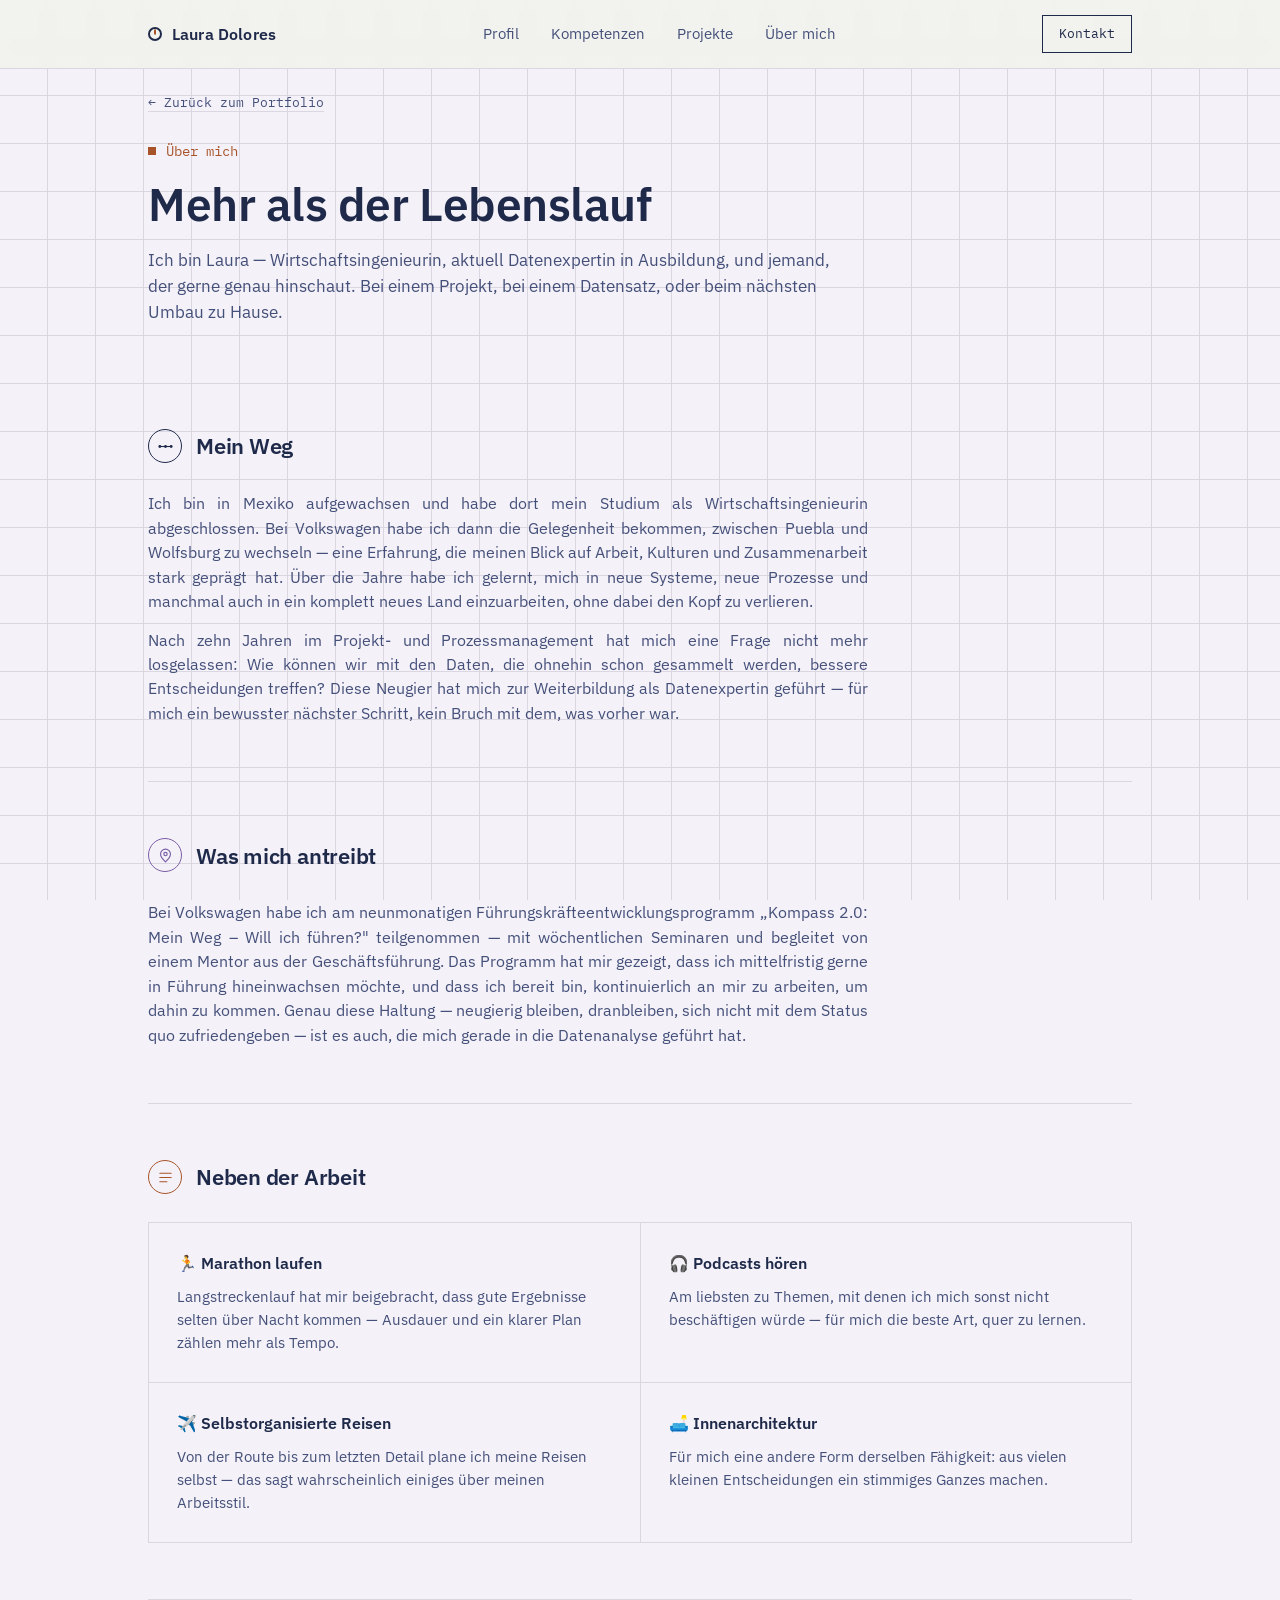
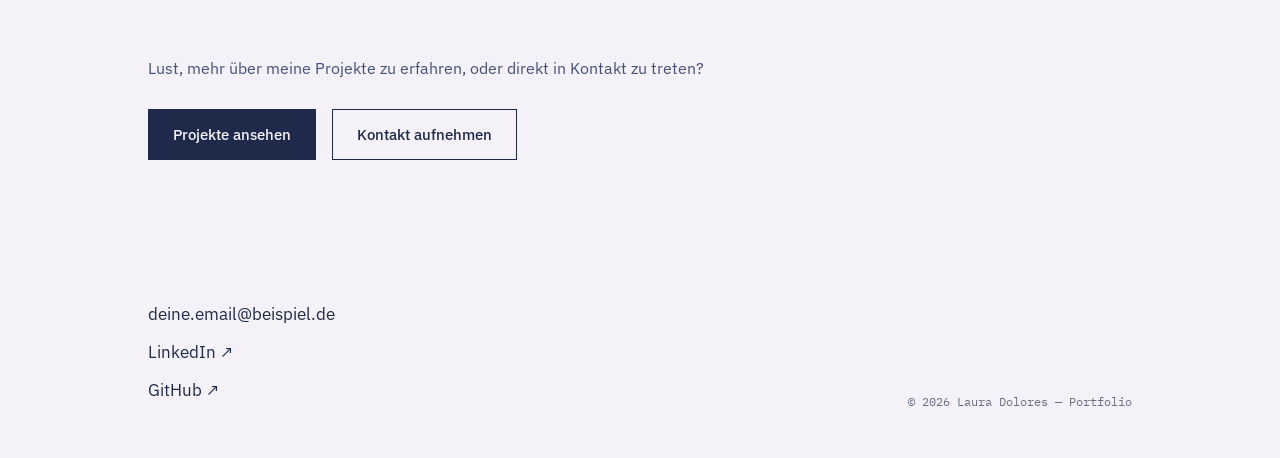
==== sobre-mi.html @ 90719080 "Add portfolio website" ====
<!DOCTYPE html>
<html lang="de">
<head>
<meta charset="UTF-8">
<meta name="viewport" content="width=device-width, initial-scale=1.0">
<title>Über mich — Laura Dolores</title>
<link rel="preconnect" href="https://fonts.googleapis.com">
<link href="https://fonts.googleapis.com/css2?family=IBM+Plex+Sans:ital,wght@0,400;0,500;0,600;0,700;1,400&family=IBM+Plex+Mono:wght@400;500&display=swap" rel="stylesheet">
<link rel="stylesheet" href="assets/css/style.css">
</head>
<body>

<header>
  <nav class="wrap">
    <a href="index.html" class="brand">
      <span class="brand-mark"></span>
      Laura Dolores
    </a>
    <div class="navlinks">
      <a href="index.html#profil">Profil</a>
      <a href="index.html#kompetenzen">Kompetenzen</a>
      <a href="index.html#projekte">Projekte</a>
      <a href="sobre-mi.html">Über mich</a>
    </div>
    <a href="index.html#kontakt" class="nav-cta">Kontakt</a>
  </nav>
</header>

<main>
  <div class="wrap">
    <div class="breadcrumb"><a href="index.html">← Zurück zum Portfolio</a></div>

    <!-- HERO -->
    <section class="proj-hero">
      <div class="kicker">Über mich</div>
      <h1>Mehr als der Lebenslauf</h1>
      <p class="pitch">
        Ich bin Laura — Wirtschaftsingenieurin, aktuell Datenexpertin in Ausbildung, und jemand,
        der gerne genau hinschaut. Bei einem Projekt, bei einem Datensatz, oder beim nächsten
        Umbau zu Hause.
      </p>
    </section>

    <!-- MEIN WEG -->
    <section class="block" style="border-top:none;">
      <div class="block-head">
        <span class="icon-badge" style="color:var(--ink);">
          <svg viewBox="0 0 24 24" fill="none"><line x1="4" y1="12" x2="20" y2="12" stroke="currentColor" stroke-width="1.6"/><circle cx="4" cy="12" r="2" fill="currentColor"/><circle cx="12" cy="12" r="2" fill="currentColor"/><circle cx="20" cy="12" r="2" fill="currentColor"/></svg>
        </span>
        <h2>Mein Weg</h2>
      </div>
      <p>
        Ich bin in Mexiko aufgewachsen und habe dort mein Studium als Wirtschaftsingenieurin
        abgeschlossen. Bei Volkswagen habe ich dann die Gelegenheit bekommen, zwischen Puebla und
        Wolfsburg zu wechseln — eine Erfahrung, die meinen Blick auf Arbeit, Kulturen und
        Zusammenarbeit stark geprägt hat. Über die Jahre habe ich gelernt, mich in neue Systeme,
        neue Prozesse und manchmal auch in ein komplett neues Land einzuarbeiten, ohne dabei den
        Kopf zu verlieren.
      </p>
      <p>
        Nach zehn Jahren im Projekt- und Prozessmanagement hat mich eine Frage nicht mehr
        losgelassen: Wie können wir mit den Daten, die ohnehin schon gesammelt werden, bessere
        Entscheidungen treffen? Diese Neugier hat mich zur Weiterbildung als Datenexpertin
        geführt — für mich ein bewusster nächster Schritt, kein Bruch mit dem, was vorher war.
      </p>
    </section>

    <!-- WAS MICH ANTREIBT -->
    <section class="block">
      <div class="block-head">
        <span class="icon-badge" style="color:var(--pass);">
          <svg viewBox="0 0 24 24" fill="none"><path d="M12 21s-7-6.2-7-11a7 7 0 0 1 14 0c0 4.8-7 11-7 11z" stroke="currentColor" stroke-width="1.6"/><circle cx="12" cy="10" r="2.4" stroke="currentColor" stroke-width="1.6"/></svg>
        </span>
        <h2>Was mich antreibt</h2>
      </div>
      <p>
        Bei Volkswagen habe ich am neunmonatigen Führungskräfteentwicklungsprogramm
        „Kompass 2.0: Mein Weg – Will ich führen?" teilgenommen — mit wöchentlichen Seminaren
        und begleitet von einem Mentor aus der Geschäftsführung. Das Programm hat mir gezeigt,
        dass ich mittelfristig gerne in Führung hineinwachsen möchte, und dass ich bereit bin,
        kontinuierlich an mir zu arbeiten, um dahin zu kommen. Genau diese Haltung — neugierig
        bleiben, dranbleiben, sich nicht mit dem Status quo zufriedengeben — ist es auch, die
        mich gerade in die Datenanalyse geführt hat.
      </p>
    </section>

    <!-- NEBEN DER ARBEIT -->
    <section class="block">
      <div class="block-head">
        <span class="icon-badge" style="color:var(--flag);">
          <svg viewBox="0 0 24 24" fill="none"><path d="M4 6h16M4 12h16M4 18h10" stroke="currentColor" stroke-width="1.6" stroke-linecap="round"/></svg>
        </span>
        <h2>Neben der Arbeit</h2>
      </div>
      <div style="display:grid; grid-template-columns:1fr 1fr; gap:1px; background:var(--line); margin-top:8px; border:1px solid var(--line);">
        <div style="background:var(--paper); padding:28px;">
          <h3 style="font-size:1rem; font-weight:600; margin-bottom:10px;">🏃 Marathon laufen</h3>
          <p style="margin:0; color:var(--ink-soft); font-size:0.96rem; text-align:left;">
            Langstreckenlauf hat mir beigebracht, dass gute Ergebnisse selten über Nacht
            kommen — Ausdauer und ein klarer Plan zählen mehr als Tempo.
          </p>
        </div>
        <div style="background:var(--paper); padding:28px;">
          <h3 style="font-size:1rem; font-weight:600; margin-bottom:10px;">🎧 Podcasts hören</h3>
          <p style="margin:0; color:var(--ink-soft); font-size:0.96rem; text-align:left;">
            Am liebsten zu Themen, mit denen ich mich sonst nicht beschäftigen würde — für
            mich die beste Art, quer zu lernen.
          </p>
        </div>
        <div style="background:var(--paper); padding:28px;">
          <h3 style="font-size:1rem; font-weight:600; margin-bottom:10px;">✈️ Selbstorganisierte Reisen</h3>
          <p style="margin:0; color:var(--ink-soft); font-size:0.96rem; text-align:left;">
            Von der Route bis zum letzten Detail plane ich meine Reisen selbst — das sagt
            wahrscheinlich einiges über meinen Arbeitsstil.
          </p>
        </div>
        <div style="background:var(--paper); padding:28px;">
          <h3 style="font-size:1rem; font-weight:600; margin-bottom:10px;">🛋️ Innenarchitektur</h3>
          <p style="margin:0; color:var(--ink-soft); font-size:0.96rem; text-align:left;">
            Für mich eine andere Form derselben Fähigkeit: aus vielen kleinen Entscheidungen
            ein stimmiges Ganzes machen.
          </p>
        </div>
      </div>
    </section>

    <!-- CTA -->
    <section class="block" style="padding-bottom:80px;">
      <p style="margin:0 0 4px;">Lust, mehr über meine Projekte zu erfahren, oder direkt in Kontakt zu treten?</p>
      <div class="proj-cta">
        <a href="index.html#projekte" class="btn-primary">Projekte ansehen</a>
        <a href="index.html#kontakt" class="btn-secondary">Kontakt aufnehmen</a>
      </div>
    </section>

  </div>
</main>

<footer>
  <div class="wrap">
    <div class="foot-grid">
      <div class="foot-contact">
        <a href="mailto:deine.email@beispiel.de">deine.email@beispiel.de</a>
        <a href="https://linkedin.com/in/dein-profil" target="_blank" rel="noopener">LinkedIn ↗</a>
        <a href="https://github.com/dein-username" target="_blank" rel="noopener">GitHub ↗</a>
      </div>
      <div class="foot-note">© 2026 Laura Dolores — Portfolio</div>
    </div>
  </div>
</footer>

</body>
</html>
---- assets/css/style.css ----
:root{
    --ink:#1F2A4A;
    --ink-soft:#45507A;
    --paper:#F4F2F8;
    --paper-raised:#EBE7F1;
    --line:#DAD7E0;
    --flag:#A8542A;
    --pass:#7B5EA7;
    --wob:#5B4B87;
    --muted:#6B6F85;
  }
  *{box-sizing:border-box; margin:0; padding:0;}
  html{scroll-behavior:smooth;}
  body{
    background:var(--paper);
    color:var(--ink);
    font-family:'IBM Plex Sans', sans-serif;
    line-height:1.5;
    background-image:
      linear-gradient(var(--line) 1px, transparent 1px),
      linear-gradient(90deg, var(--line) 1px, transparent 1px);
    background-size: 48px 48px;
    background-position: -1px -1px;
    background-attachment: fixed;
  }
  .mono{font-family:'IBM Plex Mono', monospace;}
  a{color:inherit;}
  .wrap{max-width:1040px; margin:0 auto; padding:0 28px;}

  /* ---------- Nav ---------- */
  header{
    position:sticky; top:0; z-index:20;
    background:rgba(241,242,237,0.92);
    backdrop-filter:blur(6px);
    border-bottom:1px solid var(--line);
  }
  nav.wrap{
    display:flex; align-items:center; justify-content:space-between;
    height:68px;
  }
  .brand{
    display:flex; align-items:center; gap:10px;
    font-weight:600; font-size:1.02rem; letter-spacing:0.01em;
    text-decoration:none; color:var(--ink);
  }
  .brand-mark{
    width:14px; height:14px; border:2px solid var(--ink); border-radius:50%;
    position:relative; flex-shrink:0;
  }
  .brand-mark::after{
    content:''; position:absolute; left:50%; top:50%;
    width:2px; height:5px; background:var(--flag);
    transform:translate(-50%,-90%);
  }
  .navlinks{display:flex; gap:32px; font-size:0.94rem;}
  .navlinks a{text-decoration:none; color:var(--ink-soft); transition:color .15s;}
  .navlinks a:hover{color:var(--flag);}
  .nav-cta{
    font-family:'IBM Plex Mono', monospace;
    font-size:0.82rem;
    border:1px solid var(--ink);
    padding:8px 16px;
    text-decoration:none;
    color:var(--ink);
    transition:background .15s, color .15s;
  }
  .nav-cta:hover{background:var(--ink); color:var(--paper);}
  .navtoggle{display:none;}

  /* ---------- Hero ---------- */
  .hero{padding:88px 0 40px;}
  .kicker{
    font-family:'IBM Plex Mono', monospace;
    font-size:0.86rem;
    color:var(--pass);
    margin-bottom:18px;
    display:flex; align-items:center; gap:10px;
  }
  .kicker::before{
    content:''; width:8px; height:8px; background:var(--pass); display:inline-block;
  }
  h1{
    font-size:clamp(2.4rem, 5vw, 3.6rem);
    font-weight:600;
    line-height:1.08;
    letter-spacing:-0.01em;
    max-width:15ch;
  }
  .role{
    font-size:clamp(1rem, 1.6vw, 1.15rem);
    color:var(--ink-soft);
    font-weight:500;
    margin-top:16px;
    max-width:52ch;
  }
  .slogan{
    font-size:clamp(1.15rem, 2.2vw, 1.4rem);
    color:var(--ink);
    font-weight:600;
    margin-top:22px;
    max-width:34ch;
    font-style:italic;
  }
  .pitch{
    margin-top:20px;
    font-size:1.05rem;
    color:var(--ink-soft);
    max-width:56ch;
  }
  .hero-ctas{display:flex; gap:16px; margin-top:34px; flex-wrap:wrap;}
  .btn-primary, .btn-secondary{
    display:inline-flex; align-items:center; gap:8px;
    padding:13px 24px;
    font-size:0.96rem; font-weight:500;
    text-decoration:none;
    border:1px solid var(--ink);
  }
  .btn-primary{background:var(--ink); color:var(--paper);}
  .btn-primary:hover{background:var(--ink-soft);}
  .btn-secondary{background:transparent; color:var(--ink);}
  .btn-secondary:hover{background:var(--paper-raised);}

  /* ---------- Timeline ---------- */
  .timeline{padding:64px 0 76px; border-bottom:1px solid var(--line);}
  .timeline-label{
    font-family:'IBM Plex Mono', monospace;
    font-size:0.8rem;
    color:var(--muted);
    margin-bottom:28px;
  }
  .tl-svg{width:100%; height:auto; display:block;}
  .tl-company{font-size:14px; font-weight:700;}
  .tl-year{font-size:12px; font-weight:500; fill:var(--ink-soft); font-family:'IBM Plex Mono', monospace;}
  .tl-role{font-size:13px; font-weight:600; fill:var(--ink);}
  .tl-sub{font-size:11px; fill:var(--muted);}

  /* ---------- Section base ---------- */
  section{padding:76px 0;}
  .section-head{
    display:flex; align-items:center; justify-content:space-between;
    border-bottom:1px solid var(--line);
    padding-bottom:16px; margin-bottom:44px;
    gap:20px; flex-wrap:wrap;
  }
  .section-title-group{display:flex; align-items:center; gap:14px;}
  .icon-badge{
    width:34px; height:34px; flex-shrink:0;
    border:1.5px solid currentColor; border-radius:50%;
    display:inline-flex; align-items:center; justify-content:center;
  }
  .icon-badge svg{width:17px; height:17px;}
  .section-num{
    font-family:'IBM Plex Mono', monospace; font-size:0.85rem; color:var(--flag);
  }
  h2{font-size:1.7rem; font-weight:600; letter-spacing:-0.01em;}

  /* ---------- Profile ---------- */
  .profile-grid{
    display:grid; grid-template-columns:1.3fr 1fr; gap:56px;
  }
  .profile-text p{font-size:1.05rem; color:var(--ink-soft); max-width:60ch; text-align:justify; hyphens:auto;}
  .profile-text p + p{margin-top:16px;}
  .factbox{border-left:2px solid var(--flag); padding-left:20px;}
  .factbox dt{
    font-family:'IBM Plex Mono', monospace; font-size:0.78rem; color:var(--muted);
    text-transform:none; margin-top:18px;
  }
  .factbox dt:first-child{margin-top:0;}
  .factbox dd{font-size:1rem; margin-top:3px; color:var(--ink);}

  /* ---------- Competencies ---------- */
  .comp-grid{
    display:grid; grid-template-columns:1fr 1fr; gap:0;
    border:1px solid var(--line);
  }
  .comp-col{padding:34px 36px;}
  .comp-col:first-child{border-right:1px solid var(--line);}
  .comp-col h3{
    font-size:1rem; font-weight:600; margin-bottom:18px;
    display:flex; align-items:center; gap:10px;
  }
  .dot-pm{width:9px; height:9px; background:var(--ink-soft); display:inline-block; border-radius:50%;}
  .dot-data{width:9px; height:9px; background:var(--pass); display:inline-block; border-radius:50%;}
  .comp-col ul{list-style:none;}
  .comp-col li{
    padding:11px 0 11px 20px; border-top:1px solid var(--line);
    font-size:0.98rem; color:var(--ink-soft);
    display:flex; justify-content:space-between; gap:12px;
    position:relative;
  }
  .comp-col li::before{
    content:'';
    position:absolute; left:0; top:19px;
    width:7px; height:7px; border-radius:50%;
  }
  .comp-col:first-child li::before{background:var(--ink-soft);}
  .comp-col:last-child li::before{background:var(--pass);}
  .comp-col li:first-of-type{border-top:none;}
  .comp-col li span.tag{
    font-family:'IBM Plex Mono', monospace; font-size:0.74rem; color:var(--muted);
    white-space:nowrap;
  }

  /* ---------- Projects ---------- */
  .proj-list{display:flex; flex-direction:column; gap:1px; background:var(--line);}
  .proj-card{
    background:var(--paper);
    padding:36px;
    display:grid; grid-template-columns:auto 1fr auto; gap:28px; align-items:center;
    text-decoration:none; color:inherit;
    transition:background .15s;
  }
  .proj-card:hover{background:var(--paper-raised);}
  .proj-index{font-family:'IBM Plex Mono', monospace; font-size:0.85rem; color:var(--flag);}
  .proj-title{font-size:1.25rem; font-weight:600; margin-bottom:8px;}
  .proj-desc{color:var(--ink-soft); font-size:0.98rem; max-width:60ch;}
  .proj-tools{
    display:flex; gap:8px; margin-top:14px; flex-wrap:wrap;
  }
  .proj-tools span{
    font-family:'IBM Plex Mono', monospace; font-size:0.72rem;
    border:1px solid var(--line); padding:4px 9px; color:var(--ink-soft);
  }
  .proj-arrow{font-size:1.4rem; color:var(--ink); flex-shrink:0;}

  /* ---------- Kennzahlen ---------- */
  .stats-row{
    display:grid; grid-template-columns:repeat(4,1fr); gap:0;
    border:1px solid var(--line); border-top:none;
  }
  .stat-item{
    padding:26px 24px; border-right:1px solid var(--line);
  }
  .stat-item:last-child{border-right:none;}
  .stat-num{
    font-family:'IBM Plex Mono', monospace; font-size:1.7rem; font-weight:500;
    color:var(--flag);
  }
  .stat-label{font-size:0.86rem; color:var(--muted); margin-top:6px; max-width:20ch;}

  /* ---------- Tools row ---------- */
  .tools-row{margin-top:36px; padding-top:28px; border-top:1px solid var(--line);}
  .tools-label{font-family:'IBM Plex Mono', monospace; font-size:0.75rem; color:var(--muted); display:block; margin-bottom:14px;}
  .tools-tags{display:flex; flex-wrap:wrap; gap:8px;}
  .tools-tags span{
    font-family:'IBM Plex Mono', monospace; font-size:0.76rem;
    border:1px solid var(--line); padding:6px 12px; color:var(--ink-soft);
  }

  /* ---------- Languages strip ---------- */
  .strip{
    display:flex; justify-content:space-between; flex-wrap:wrap; gap:24px;
    padding:30px 0; border-top:1px solid var(--line); border-bottom:1px solid var(--line);
  }
  .strip-item dt{font-family:'IBM Plex Mono', monospace; font-size:0.75rem; color:var(--muted);}
  .strip-item dd{font-size:1rem; margin-top:4px;}
  .strip-link{font-size:0.94rem; text-decoration:underline; text-underline-offset:3px; color:var(--ink-soft);}

  /* ---------- Footer ---------- */
  footer{padding:56px 0 48px;}
  .foot-grid{
    display:flex; justify-content:space-between; align-items:flex-end; flex-wrap:wrap; gap:24px;
  }
  .foot-contact a{
    display:block; text-decoration:none; color:var(--ink); font-size:1.05rem;
    padding:6px 0; border-bottom:1px solid transparent;
  }
  .foot-contact a:hover{border-bottom:1px solid var(--ink);}
  .foot-note{font-family:'IBM Plex Mono', monospace; font-size:0.78rem; color:var(--muted);}

  @media (max-width:760px){
    .navlinks{display:none;}
    .profile-grid{grid-template-columns:1fr;}
    .comp-grid{grid-template-columns:1fr;}
    .comp-col:first-child{border-right:none; border-bottom:1px solid var(--line);}
    .proj-card{grid-template-columns:1fr; text-align:left;}
    .proj-arrow{display:none;}
  }

/* ==================================================================
   PROJECT PAGE (proyectos/*.html)
   ================================================================== */
.breadcrumb{
  font-family:'IBM Plex Mono', monospace; font-size:0.82rem; color:var(--muted);
  padding:24px 0 0;
}
.breadcrumb a{text-decoration:none; color:var(--ink-soft); border-bottom:1px solid var(--line);}
.breadcrumb a:hover{color:var(--ink); border-color:var(--ink);}

.proj-hero{padding:28px 0 48px;}
.proj-hero .kicker{color:var(--flag);}
.proj-hero .kicker::before{background:var(--flag);}
.proj-hero h1{max-width:none; font-size:clamp(2rem, 4vw, 2.9rem);}
.proj-hero .pitch{max-width:70ch; font-size:1.08rem; margin-top:18px;}
.proj-meta{
  display:flex; flex-wrap:wrap; gap:28px; margin-top:32px;
  padding-top:24px; border-top:1px solid var(--line);
}
.proj-meta div dt{font-family:'IBM Plex Mono', monospace; font-size:0.74rem; color:var(--muted);}
.proj-meta div dd{font-size:0.98rem; margin-top:4px; max-width:26ch;}

.block{padding:56px 0; border-top:1px solid var(--line);}
.block-head{display:flex; align-items:center; gap:14px; margin-bottom:28px;}
.block-head h2{font-size:1.4rem; font-weight:600;}
.block p{color:var(--ink-soft); font-size:1.02rem; max-width:72ch; text-align:justify; hyphens:auto;}
.block p + p{margin-top:14px;}
.block ul.plain{margin-top:14px;}
.block ul.plain li{
  padding-left:20px; position:relative; margin-top:10px;
  color:var(--ink-soft); max-width:70ch;
}
.block ul.plain li::before{
  content:''; position:absolute; left:0; top:9px;
  width:6px; height:6px; border-radius:50%; background:var(--pass);
}

/* Finding block: chart + KPI/table side note */
.finding{
  border:1px solid var(--line); margin-top:32px;
}
.finding-chart{padding:20px; background:#fff;}
.finding-chart img{width:100%; height:auto; display:block; border:1px solid var(--line);}
.finding-note{
  padding:24px 28px; border-top:1px solid var(--line);
  display:grid; grid-template-columns:auto 1fr; gap:24px; align-items:center;
  background:var(--paper-raised);
}
.finding-kpi{
  font-family:'IBM Plex Mono', monospace; font-weight:600; font-size:2.6rem;
  color:var(--flag); line-height:1;
}
.finding-kpi-label{font-size:0.92rem; color:var(--ink-soft); margin-top:6px; max-width:34ch;}
.finding-table-wrap{margin-top:16px; overflow-x:auto;}
.finding-table-wrap img{width:100%; height:auto; display:block; border:1px solid var(--line);}
.finding-caption{
  font-family:'IBM Plex Mono', monospace; font-size:0.78rem; color:var(--muted);
  margin-top:10px;
}

.reco-list{margin-top:10px;}
.reco-item{
  display:flex; gap:18px; padding:18px 0; border-top:1px solid var(--line);
}
.reco-item:first-child{border-top:none;}
.reco-num{
  font-family:'IBM Plex Mono', monospace; font-size:0.85rem; color:var(--flag);
  flex-shrink:0; padding-top:2px;
}
.reco-body strong{color:var(--ink);}
.reco-body{color:var(--ink-soft); max-width:70ch;}

.limits-box{
  border-left:2px solid var(--muted); padding:4px 0 4px 20px; margin-top:8px;
}
.limits-box li{color:var(--ink-soft); margin-top:8px; max-width:68ch;}

.stack-tags{display:flex; flex-wrap:wrap; gap:8px; margin-top:18px;}
.stack-tags span{
  font-family:'IBM Plex Mono', monospace; font-size:0.78rem;
  border:1px solid var(--line); padding:6px 12px; color:var(--ink-soft);
}

.proj-cta{
  display:flex; gap:16px; margin-top:28px; flex-wrap:wrap;
}

@media (max-width:760px){
  .finding-note{grid-template-columns:1fr;}
}
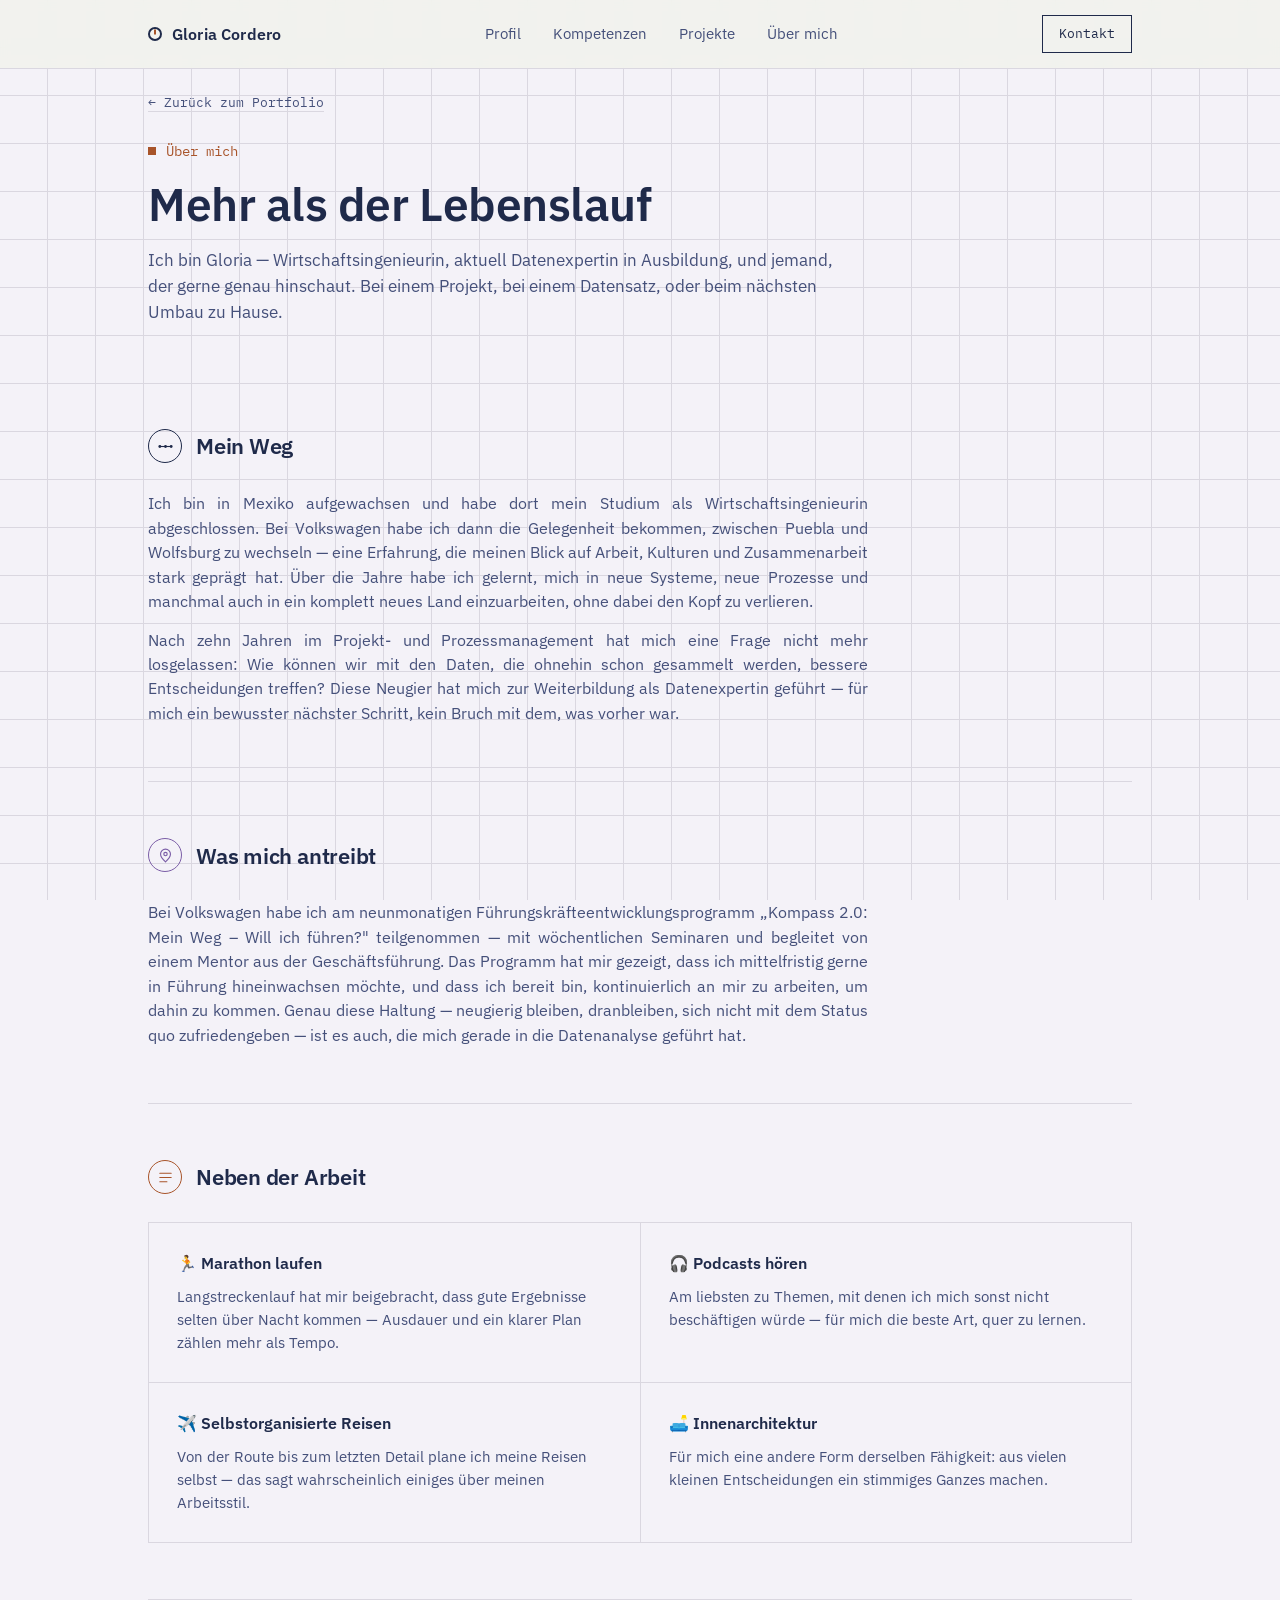
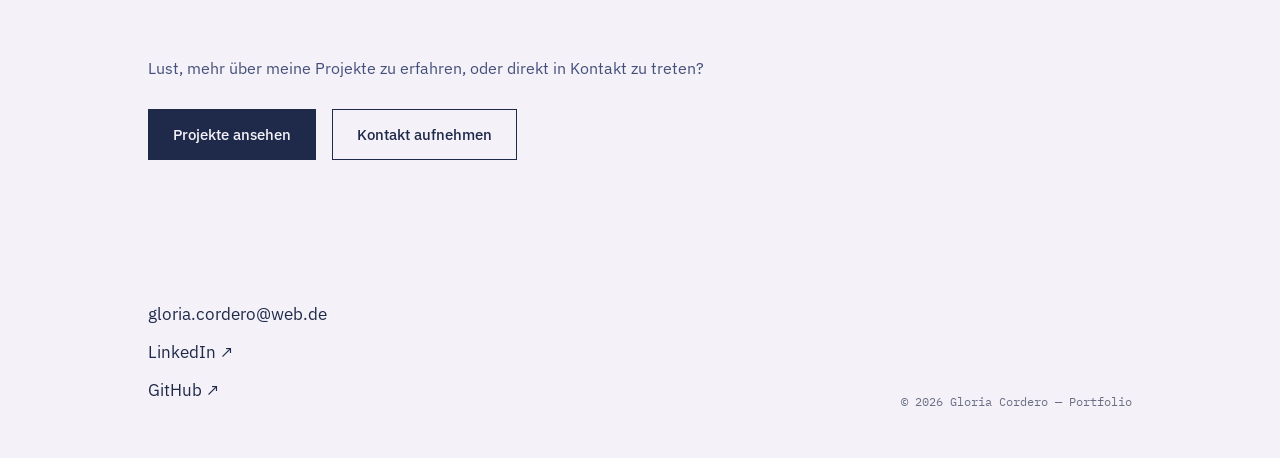
==== commit e7db7e46: "Add files via upload" ====
--- a/sobre-mi.html
+++ b/sobre-mi.html
@@ -3,7 +3,7 @@
 <head>
 <meta charset="UTF-8">
 <meta name="viewport" content="width=device-width, initial-scale=1.0">
-<title>Über mich — Laura Dolores</title>
+<title>Über mich — Gloria Cordero</title>
 <link rel="preconnect" href="https://fonts.googleapis.com">
 <link href="https://fonts.googleapis.com/css2?family=IBM+Plex+Sans:ital,wght@0,400;0,500;0,600;0,700;1,400&family=IBM+Plex+Mono:wght@400;500&display=swap" rel="stylesheet">
 <link rel="stylesheet" href="assets/css/style.css">
@@ -14,7 +14,7 @@
   <nav class="wrap">
     <a href="index.html" class="brand">
       <span class="brand-mark"></span>
-      Laura Dolores
+      Gloria Cordero
     </a>
     <div class="navlinks">
       <a href="index.html#profil">Profil</a>
@@ -35,7 +35,7 @@
       <div class="kicker">Über mich</div>
       <h1>Mehr als der Lebenslauf</h1>
       <p class="pitch">
-        Ich bin Laura — Wirtschaftsingenieurin, aktuell Datenexpertin in Ausbildung, und jemand,
+        Ich bin Gloria — Wirtschaftsingenieurin, aktuell Datenexpertin in Ausbildung, und jemand,
         der gerne genau hinschaut. Bei einem Projekt, bei einem Datensatz, oder beim nächsten
         Umbau zu Hause.
       </p>
@@ -140,11 +140,11 @@
   <div class="wrap">
     <div class="foot-grid">
       <div class="foot-contact">
-        <a href="mailto:deine.email@beispiel.de">deine.email@beispiel.de</a>
-        <a href="https://linkedin.com/in/dein-profil" target="_blank" rel="noopener">LinkedIn ↗</a>
-        <a href="https://github.com/dein-username" target="_blank" rel="noopener">GitHub ↗</a>
+        <a href="mailto:gloria.cordero@web.de">gloria.cordero@web.de</a>
+        <a href="https://www.linkedin.com/in/gloria-cordero-de-la-cruz-674b11205/" target="_blank" rel="noopener">LinkedIn ↗</a>
+        <a href="https://github.com/GloriaC25" target="_blank" rel="noopener">GitHub ↗</a>
       </div>
-      <div class="foot-note">© 2026 Laura Dolores — Portfolio</div>
+      <div class="foot-note">© 2026 Gloria Cordero — Portfolio</div>
     </div>
   </div>
 </footer>
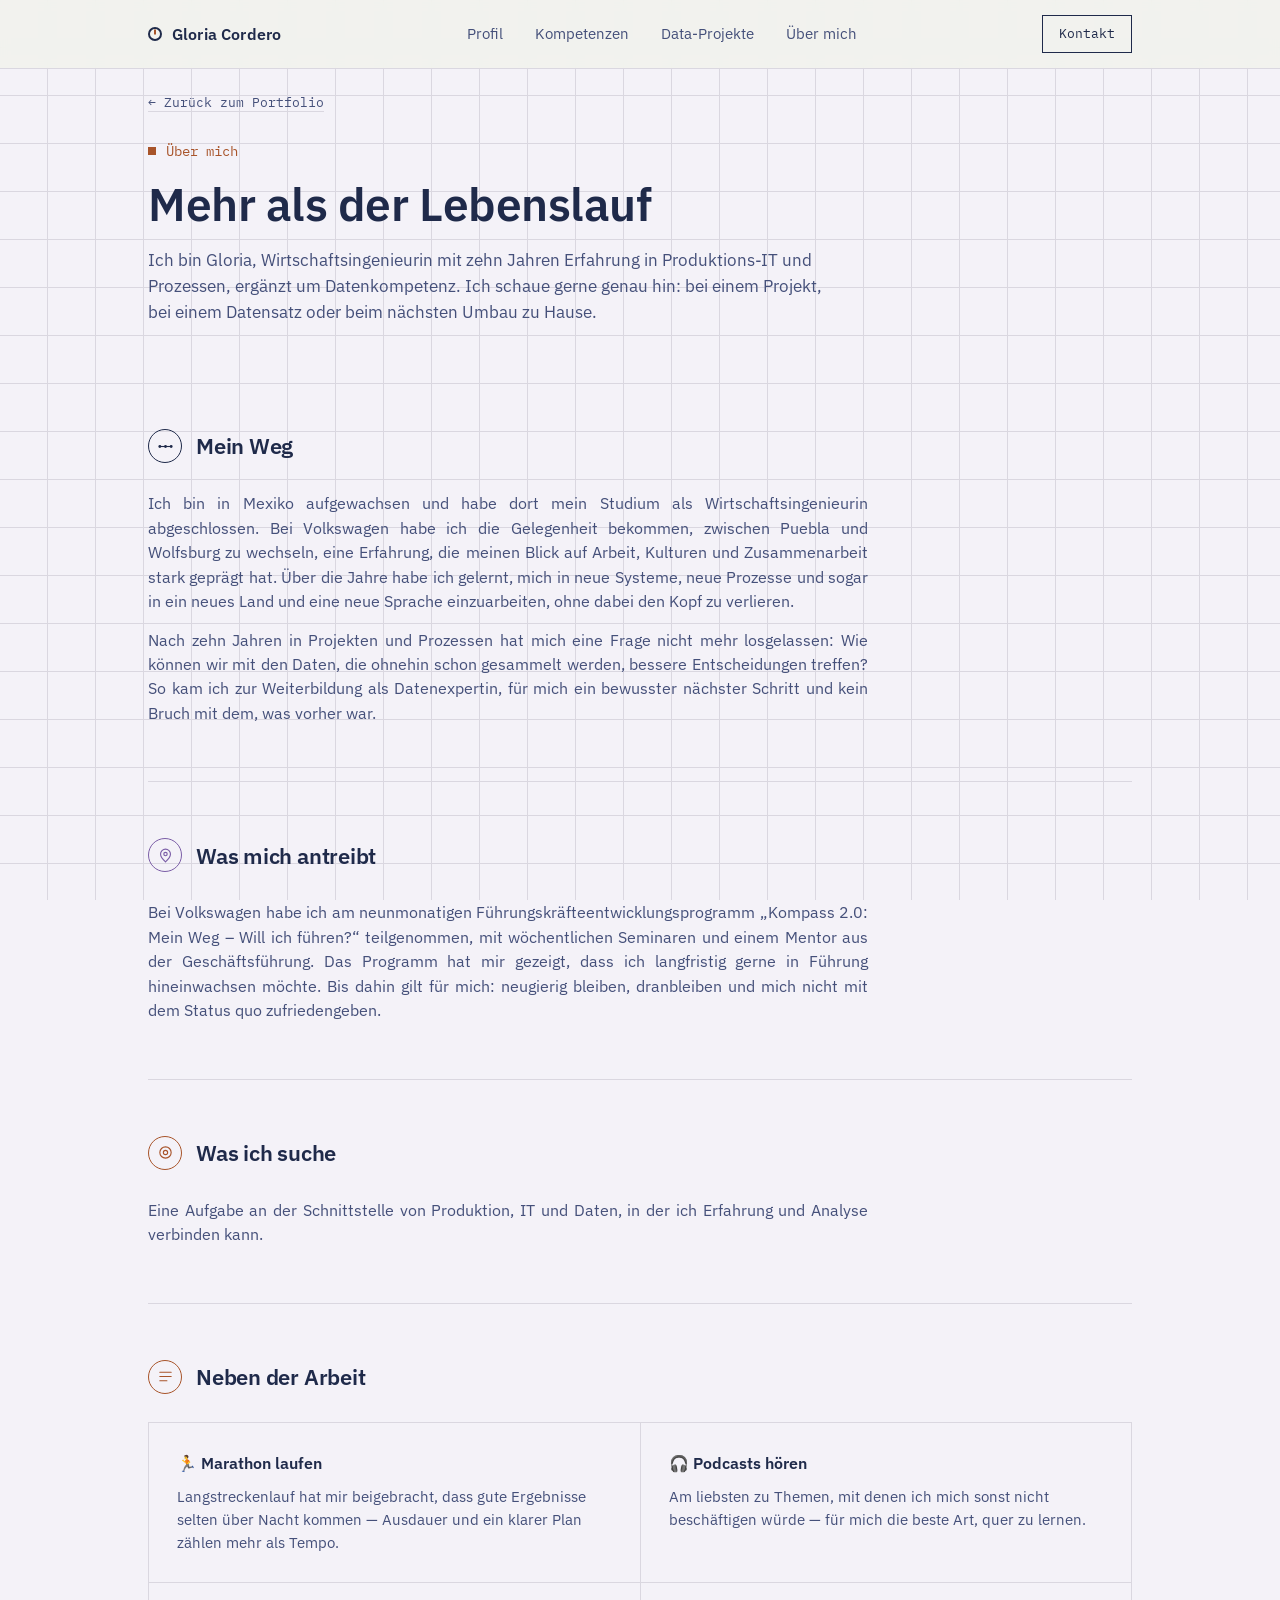
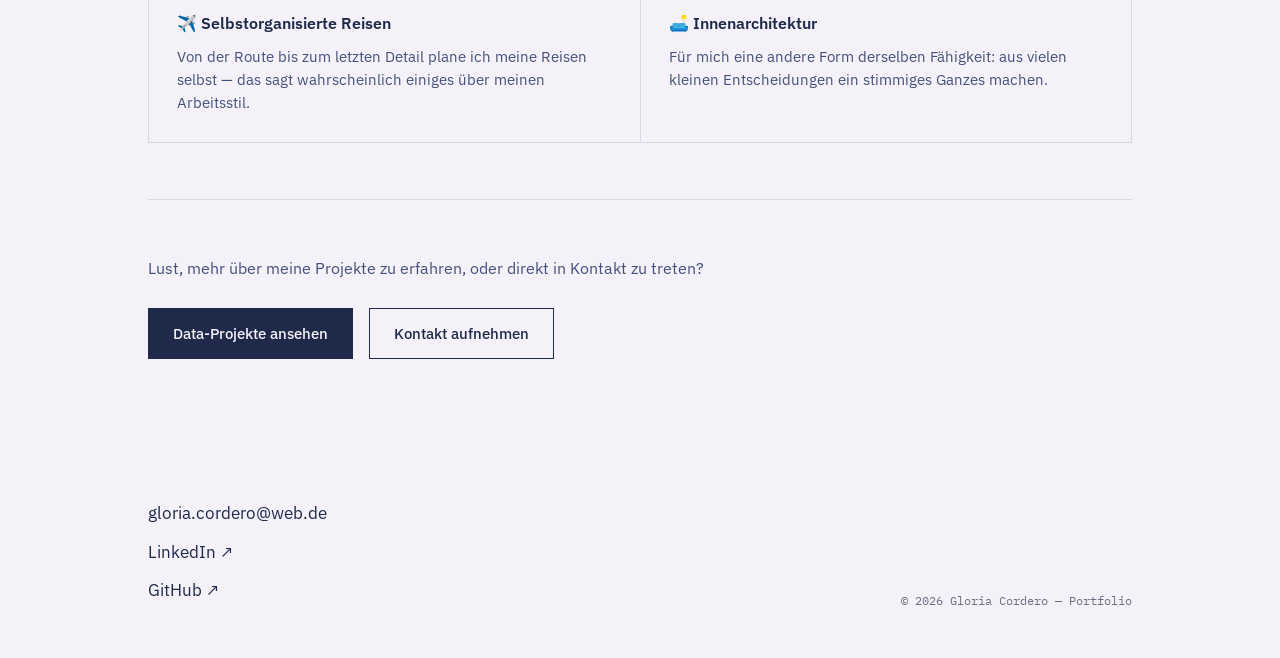
==== commit ac299625: "Add files via upload" ====
--- a/sobre-mi.html
+++ b/sobre-mi.html
@@ -19,7 +19,7 @@
     <div class="navlinks">
       <a href="index.html#profil">Profil</a>
       <a href="index.html#kompetenzen">Kompetenzen</a>
-      <a href="index.html#projekte">Projekte</a>
+      <a href="index.html#projekte">Data-Projekte</a>
       <a href="sobre-mi.html">Über mich</a>
     </div>
     <a href="index.html#kontakt" class="nav-cta">Kontakt</a>
@@ -34,54 +34,35 @@
     <section class="proj-hero">
       <div class="kicker">Über mich</div>
       <h1>Mehr als der Lebenslauf</h1>
-      <p class="pitch">
-        Ich bin Gloria — Wirtschaftsingenieurin, aktuell Datenexpertin in Ausbildung, und jemand,
-        der gerne genau hinschaut. Bei einem Projekt, bei einem Datensatz, oder beim nächsten
-        Umbau zu Hause.
-      </p>
+      <p class="pitch">Ich bin Gloria, Wirtschaftsingenieurin mit zehn Jahren Erfahrung in Produktions-IT und Prozessen, ergänzt um Datenkompetenz. Ich schaue gerne genau hin: bei einem Projekt, bei einem Datensatz oder beim nächsten Umbau zu Hause.</p>
     </section>
 
     <!-- MEIN WEG -->
     <section class="block" style="border-top:none;">
       <div class="block-head">
-        <span class="icon-badge" style="color:var(--ink);">
-          <svg viewBox="0 0 24 24" fill="none"><line x1="4" y1="12" x2="20" y2="12" stroke="currentColor" stroke-width="1.6"/><circle cx="4" cy="12" r="2" fill="currentColor"/><circle cx="12" cy="12" r="2" fill="currentColor"/><circle cx="20" cy="12" r="2" fill="currentColor"/></svg>
-        </span>
+        <span class="icon-badge" style="color:var(--ink);"><svg viewBox="0 0 24 24" fill="none"><line x1="4" y1="12" x2="20" y2="12" stroke="currentColor" stroke-width="1.6"/><circle cx="4" cy="12" r="2" fill="currentColor"/><circle cx="12" cy="12" r="2" fill="currentColor"/><circle cx="20" cy="12" r="2" fill="currentColor"/></svg></span>
         <h2>Mein Weg</h2>
       </div>
-      <p>
-        Ich bin in Mexiko aufgewachsen und habe dort mein Studium als Wirtschaftsingenieurin
-        abgeschlossen. Bei Volkswagen habe ich dann die Gelegenheit bekommen, zwischen Puebla und
-        Wolfsburg zu wechseln — eine Erfahrung, die meinen Blick auf Arbeit, Kulturen und
-        Zusammenarbeit stark geprägt hat. Über die Jahre habe ich gelernt, mich in neue Systeme,
-        neue Prozesse und manchmal auch in ein komplett neues Land einzuarbeiten, ohne dabei den
-        Kopf zu verlieren.
-      </p>
-      <p>
-        Nach zehn Jahren im Projekt- und Prozessmanagement hat mich eine Frage nicht mehr
-        losgelassen: Wie können wir mit den Daten, die ohnehin schon gesammelt werden, bessere
-        Entscheidungen treffen? Diese Neugier hat mich zur Weiterbildung als Datenexpertin
-        geführt — für mich ein bewusster nächster Schritt, kein Bruch mit dem, was vorher war.
-      </p>
+      <p>Ich bin in Mexiko aufgewachsen und habe dort mein Studium als Wirtschaftsingenieurin abgeschlossen. Bei Volkswagen habe ich die Gelegenheit bekommen, zwischen Puebla und Wolfsburg zu wechseln, eine Erfahrung, die meinen Blick auf Arbeit, Kulturen und Zusammenarbeit stark geprägt hat. Über die Jahre habe ich gelernt, mich in neue Systeme, neue Prozesse und sogar in ein neues Land und eine neue Sprache einzuarbeiten, ohne dabei den Kopf zu verlieren.</p>
+      <p>Nach zehn Jahren in Projekten und Prozessen hat mich eine Frage nicht mehr losgelassen: Wie können wir mit den Daten, die ohnehin schon gesammelt werden, bessere Entscheidungen treffen? So kam ich zur Weiterbildung als Datenexpertin, für mich ein bewusster nächster Schritt und kein Bruch mit dem, was vorher war.</p>
     </section>
 
     <!-- WAS MICH ANTREIBT -->
     <section class="block">
       <div class="block-head">
-        <span class="icon-badge" style="color:var(--pass);">
-          <svg viewBox="0 0 24 24" fill="none"><path d="M12 21s-7-6.2-7-11a7 7 0 0 1 14 0c0 4.8-7 11-7 11z" stroke="currentColor" stroke-width="1.6"/><circle cx="12" cy="10" r="2.4" stroke="currentColor" stroke-width="1.6"/></svg>
-        </span>
+        <span class="icon-badge" style="color:var(--pass);"><svg viewBox="0 0 24 24" fill="none"><path d="M12 21s-7-6.2-7-11a7 7 0 0 1 14 0c0 4.8-7 11-7 11z" stroke="currentColor" stroke-width="1.6"/><circle cx="12" cy="10" r="2.4" stroke="currentColor" stroke-width="1.6"/></svg></span>
         <h2>Was mich antreibt</h2>
       </div>
-      <p>
-        Bei Volkswagen habe ich am neunmonatigen Führungskräfteentwicklungsprogramm
-        „Kompass 2.0: Mein Weg – Will ich führen?" teilgenommen — mit wöchentlichen Seminaren
-        und begleitet von einem Mentor aus der Geschäftsführung. Das Programm hat mir gezeigt,
-        dass ich mittelfristig gerne in Führung hineinwachsen möchte, und dass ich bereit bin,
-        kontinuierlich an mir zu arbeiten, um dahin zu kommen. Genau diese Haltung — neugierig
-        bleiben, dranbleiben, sich nicht mit dem Status quo zufriedengeben — ist es auch, die
-        mich gerade in die Datenanalyse geführt hat.
-      </p>
+      <p>Bei Volkswagen habe ich am neunmonatigen Führungskräfteentwicklungsprogramm „Kompass 2.0: Mein Weg – Will ich führen?“ teilgenommen, mit wöchentlichen Seminaren und einem Mentor aus der Geschäftsführung. Das Programm hat mir gezeigt, dass ich langfristig gerne in Führung hineinwachsen möchte. Bis dahin gilt für mich: neugierig bleiben, dranbleiben und mich nicht mit dem Status quo zufriedengeben.</p>
+    </section>
+
+    <!-- WAS ICH SUCHE -->
+    <section class="block">
+      <div class="block-head">
+        <span class="icon-badge" style="color:var(--flag);"><svg viewBox="0 0 24 24" fill="none"><circle cx="12" cy="12" r="8" stroke="currentColor" stroke-width="1.6"/><circle cx="12" cy="12" r="3" stroke="currentColor" stroke-width="1.6"/></svg></span>
+        <h2>Was ich suche</h2>
+      </div>
+      <p>Eine Aufgabe an der Schnittstelle von Produktion, IT und Daten, in der ich Erfahrung und Analyse verbinden kann.</p>
     </section>
 
     <!-- NEBEN DER ARBEIT -->
@@ -128,7 +109,7 @@
     <section class="block" style="padding-bottom:80px;">
       <p style="margin:0 0 4px;">Lust, mehr über meine Projekte zu erfahren, oder direkt in Kontakt zu treten?</p>
       <div class="proj-cta">
-        <a href="index.html#projekte" class="btn-primary">Projekte ansehen</a>
+        <a href="index.html#projekte" class="btn-primary">Data-Projekte ansehen</a>
         <a href="index.html#kontakt" class="btn-secondary">Kontakt aufnehmen</a>
       </div>
     </section>
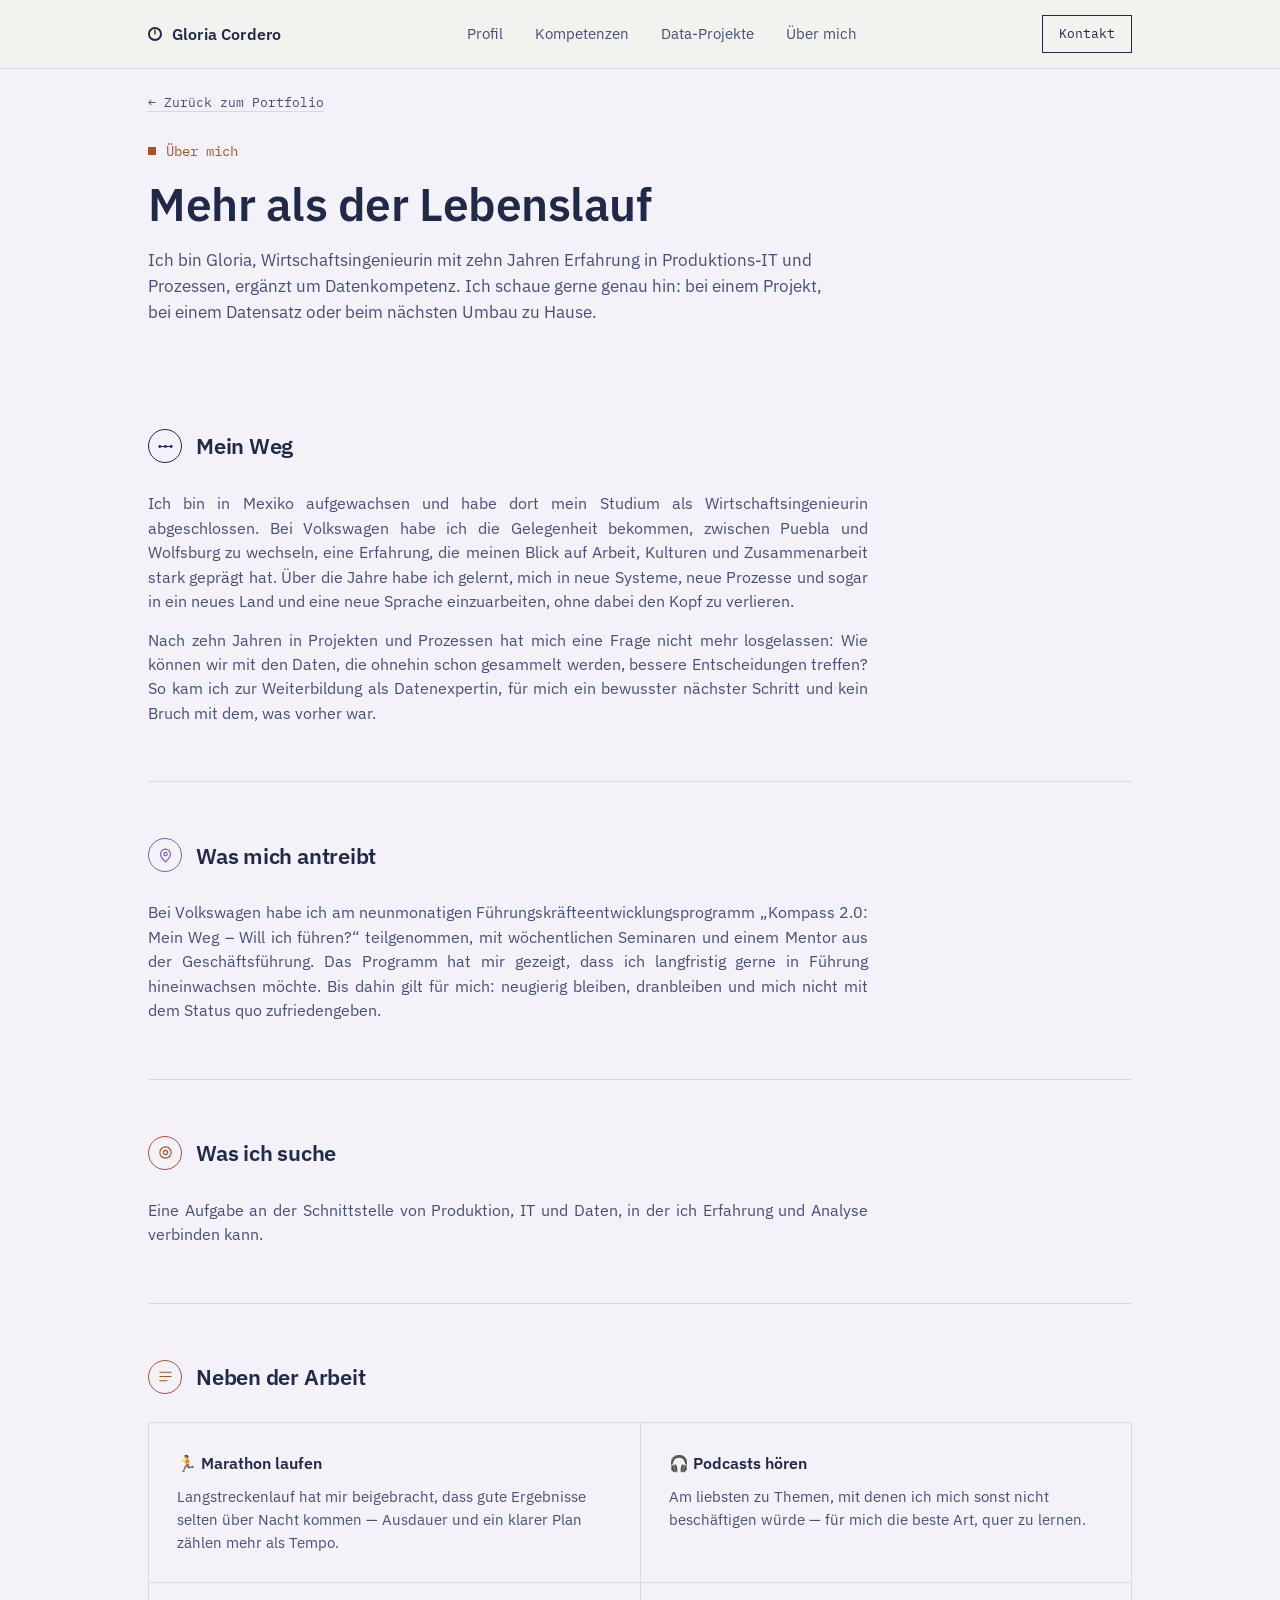
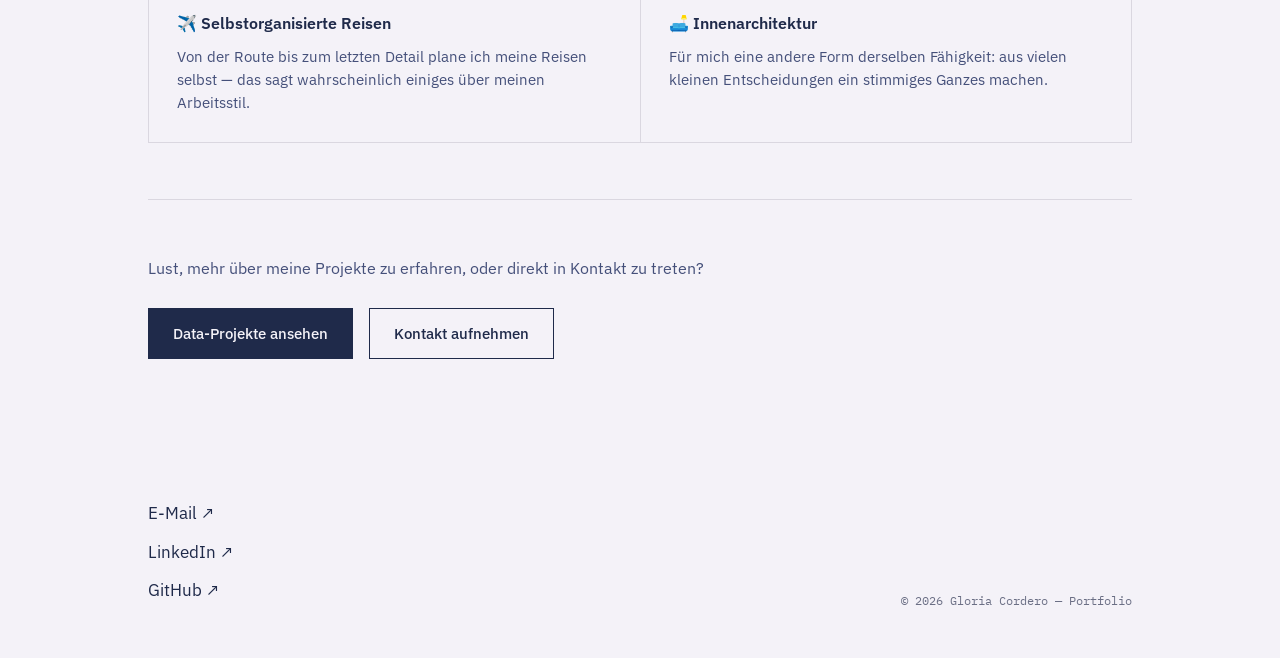
==== commit de4852de: "Add files via upload" ====
--- a/sobre-mi.html
+++ b/sobre-mi.html
@@ -121,7 +121,7 @@
   <div class="wrap">
     <div class="foot-grid">
       <div class="foot-contact">
-        <a href="mailto:gloria.cordero@web.de">gloria.cordero@web.de</a>
+        <a href="mailto:gloria.cordero@web.de">E-Mail ↗</a>
         <a href="https://www.linkedin.com/in/gloria-cordero-de-la-cruz-674b11205/" target="_blank" rel="noopener">LinkedIn ↗</a>
         <a href="https://github.com/GloriaC25" target="_blank" rel="noopener">GitHub ↗</a>
       </div>
--- a/assets/css/style.css
+++ b/assets/css/style.css
@@ -16,12 +16,6 @@
     color:var(--ink);
     font-family:'IBM Plex Sans', sans-serif;
     line-height:1.5;
-    background-image:
-      linear-gradient(var(--line) 1px, transparent 1px),
-      linear-gradient(90deg, var(--line) 1px, transparent 1px);
-    background-size: 48px 48px;
-    background-position: -1px -1px;
-    background-attachment: fixed;
   }
   .mono{font-family:'IBM Plex Mono', monospace;}
   a{color:inherit;}
@@ -120,6 +114,52 @@
   .btn-secondary{background:transparent; color:var(--ink);}
   .btn-secondary:hover{background:var(--paper-raised);}
 
+  /* ==================================================
+   HERO SNAPSHOT
+   ================================================== */
+
+.hero-grid{
+    display:grid;
+    grid-template-columns:1.2fr .8fr;
+    gap:50px;
+    align-items:start;
+}
+
+.hero-snapshot{
+    display:flex;
+    flex-direction:column;
+
+    gap:8px;
+
+    margin-top:115px;
+    padding-left:20px;
+    max-width:320px;
+}
+
+.snapshot-row{
+    display:flex;
+    align-items:center;
+
+    gap:12px;
+
+    padding-bottom:8px;
+
+    border-bottom:1px solid var(--line);
+
+    font-size:0.92rem;
+    line-height:1.3;
+    color:var(--ink);
+}
+
+.snapshot-row:last-child{
+    border-bottom:none;
+}
+
+.snapshot-icon{
+    font-size:1.5rem;
+    flex-shrink:0;
+}
+
   /* ---------- Timeline ---------- */
   .timeline{padding:64px 0 76px; border-bottom:1px solid var(--line);}
   .timeline-label{
@@ -160,6 +200,10 @@
   }
   .profile-text p{font-size:1.05rem; color:var(--ink-soft); max-width:60ch; text-align:justify; hyphens:auto;}
   .profile-text p + p{margin-top:16px;}
+  .profile-block{padding-bottom:26px;}
+  .profile-block:last-child{padding-bottom:0;}
+  .profile-label{display:block; font-family:'IBM Plex Mono', monospace; font-size:0.78rem; color:var(--pass); margin-bottom:6px;}
+  .profile-text .profile-block p{max-width:none; text-align:left; font-size:1.05rem; hyphens:none;}
   .factbox{border-left:2px solid var(--flag); padding-left:20px;}
   .factbox dt{
     font-family:'IBM Plex Mono', monospace; font-size:0.78rem; color:var(--muted);
@@ -206,7 +250,7 @@
   .proj-card{
     background:var(--paper);
     padding:36px;
-    display:grid; grid-template-columns:auto 1fr auto; gap:28px; align-items:center;
+    display:grid; grid-template-columns:auto 140px 1fr auto; gap:28px; align-items:center;
     text-decoration:none; color:inherit;
     transition:background .15s;
   }
@@ -218,10 +262,40 @@
     display:flex; gap:8px; margin-top:14px; flex-wrap:wrap;
   }
   .proj-tools span{
-    font-family:'IBM Plex Mono', monospace; font-size:0.72rem;
-    border:1px solid var(--line); padding:4px 9px; color:var(--ink-soft);
+    font-family:'IBM Plex Mono', monospace; font-size:0.72rem; font-weight:500;
+    background:var(--pass); color:var(--paper); padding:5px 10px; border:none;
   }
   .proj-arrow{font-size:1.4rem; color:var(--ink); flex-shrink:0;}
+
+  .proj-thumb{width:140px; height:100px; object-fit:cover; display:block;border:1px solid var(--line);}
+
+  .proj-results{margin-top:14px;display:flex;flex-direction:column;gap:8px;align-items:flex-start;}
+
+  .proj-results span{
+    display:flex;
+    align-items:center;
+    gap:10px;
+    font-size:0.80rem;
+    color:var(--ink);
+    background:var(--paper-raised);
+    padding:8px 12px;
+  }
+
+  .proj-results span::before{
+    content:"✓";
+    display:flex;
+    align-items:center;
+    justify-content:center;
+    width:20px;
+    height:20px;
+    background:var(--flag);
+    color:white;
+    border-radius:50%;
+    font-size:0.75rem;
+    font-weight:700;
+    flex-shrink:0;
+  }
+
 
   /* ---------- Kennzahlen ---------- */
   .stats-row{
@@ -239,12 +313,23 @@
   .stat-label{font-size:0.86rem; color:var(--muted); margin-top:6px; max-width:20ch;}
 
   /* ---------- Tools row ---------- */
-  .tools-row{margin-top:36px; padding-top:28px; border-top:1px solid var(--line);}
-  .tools-label{font-family:'IBM Plex Mono', monospace; font-size:0.75rem; color:var(--muted); display:block; margin-bottom:14px;}
+  .tools-row{margin-top:24px; padding-top:24px; border-top:1px solid var(--line);}
+  .tools-label{font-family:'IBM Plex Mono', monospace; font-size:0.90rem; color:var(--ink); font-weight:600; display:block; margin-bottom:18px;}
   .tools-tags{display:flex; flex-wrap:wrap; gap:8px;}
   .tools-tags span{
-    font-family:'IBM Plex Mono', monospace; font-size:0.76rem;
-    border:1px solid var(--line); padding:6px 12px; color:var(--ink-soft);
+    font-family:'IBM Plex Mono', monospace;
+    font-size:0.76rem;
+
+    background:var(--pass);
+    color:var(--paper);
+
+    padding:7px 14px;
+
+    border:none;
+
+    border-radius:20px;
+
+    font-weight:500;
   }
 
   /* ---------- Languages strip ---------- */
@@ -275,6 +360,9 @@
     .comp-col:first-child{border-right:none; border-bottom:1px solid var(--line);}
     .proj-card{grid-template-columns:1fr; text-align:left;}
     .proj-arrow{display:none;}
+    .proj-thumb{width:100%; height:160px; margin-top:12px;}
+    .hero-grid{grid-template-columns:1fr;}
+    .hero-snapshot{margin-top:30px;}
   }
 
 /* ==================================================================
@@ -367,3 +455,60 @@
 @media (max-width:760px){
   .finding-note{grid-template-columns:1fr;}
 }
+
+
+/* ---------- Überarbeitung: Hero, Kennzahlen, Skills, Tools ---------- */
+.hero-snapshot{
+  margin-top:200px;            /* ajusta ±10px hasta alinear con "Wirtschaftsingenieurin" */
+  max-width:380px;
+  gap:0;
+  padding:20px 22px 20px 34px;
+  background:var(--paper);     /* tapa las líneas de la cuadrícula */
+  border:1px solid var(--ink);
+  box-shadow:4px 4px 0 var(--line);
+}
+.snapshot-row.stacked{
+  position:relative;
+  flex-direction:column; align-items:flex-start; gap:3px;
+  border-bottom:none;
+  padding:0 0 14px 0;
+}
+.snapshot-row.stacked:last-child{padding-bottom:0;}
+.snapshot-label{font-family:'IBM Plex Mono', monospace; font-size:0.72rem;}
+
+/* punto de cada fila */
+.snapshot-row.stacked::before{
+  content:''; position:absolute; left:-16px; top:3px;
+  width:10px; height:10px; border-radius:50%;
+  background:var(--ink-soft);
+}
+/* línea que une un punto con el siguiente */
+.snapshot-row.stacked:not(:last-child)::after{
+  content:''; position:absolute; left:-12px; top:8px;
+  width:2px; height:100%; background:var(--line);
+}
+.snapshot-row.stacked:nth-child(1) .snapshot-label{color:var(--ink-soft);}
+.snapshot-row.stacked:nth-child(2)::before{background:var(--flag);}
+.snapshot-row.stacked:nth-child(2) .snapshot-label{color:var(--flag);}
+.snapshot-row.stacked:nth-child(3)::before{background:var(--pass);}
+.snapshot-row.stacked:nth-child(3) .snapshot-label{color:var(--pass);}
+.snapshot-text{font-size:0.9rem; font-weight:500; line-height:1.35; color:var(--ink);}
+.stat-label{max-width:26ch;}
+.comp-grid{grid-template-columns:repeat(3,1fr);}
+.comp-col{padding:30px 26px;}
+.comp-col:first-child, .comp-col:nth-child(2){border-right:1px solid var(--line);}
+.comp-col:first-child li::before{background:var(--flag);}
+.comp-col:nth-child(2) li::before{background:var(--ink-soft);}
+.comp-col li{flex-wrap:wrap; row-gap:2px;}
+.comp-col li span.tag{white-space:normal;}
+.dot-prod{width:9px; height:9px; background:var(--flag); display:inline-block; border-radius:50%;}
+.tools-group{display:flex; align-items:center; gap:14px; flex-wrap:wrap; margin-top:14px;}
+.tools-group-label{font-family:'IBM Plex Mono', monospace; font-size:0.78rem; color:var(--muted); min-width:140px;}
+.tools-note{font-size:0.82rem; color:var(--muted); margin-top:14px;}
+@media (max-width:900px){
+  .comp-grid{grid-template-columns:1fr;}
+  .comp-col:first-child, .comp-col:nth-child(2){border-right:none; border-bottom:1px solid var(--line);}
+  .stats-row{grid-template-columns:1fr 1fr;}
+  .stat-item{border-bottom:1px solid var(--line);}
+}
+@media (max-width:760px){ .hero-snapshot{margin-top:30px;} }
